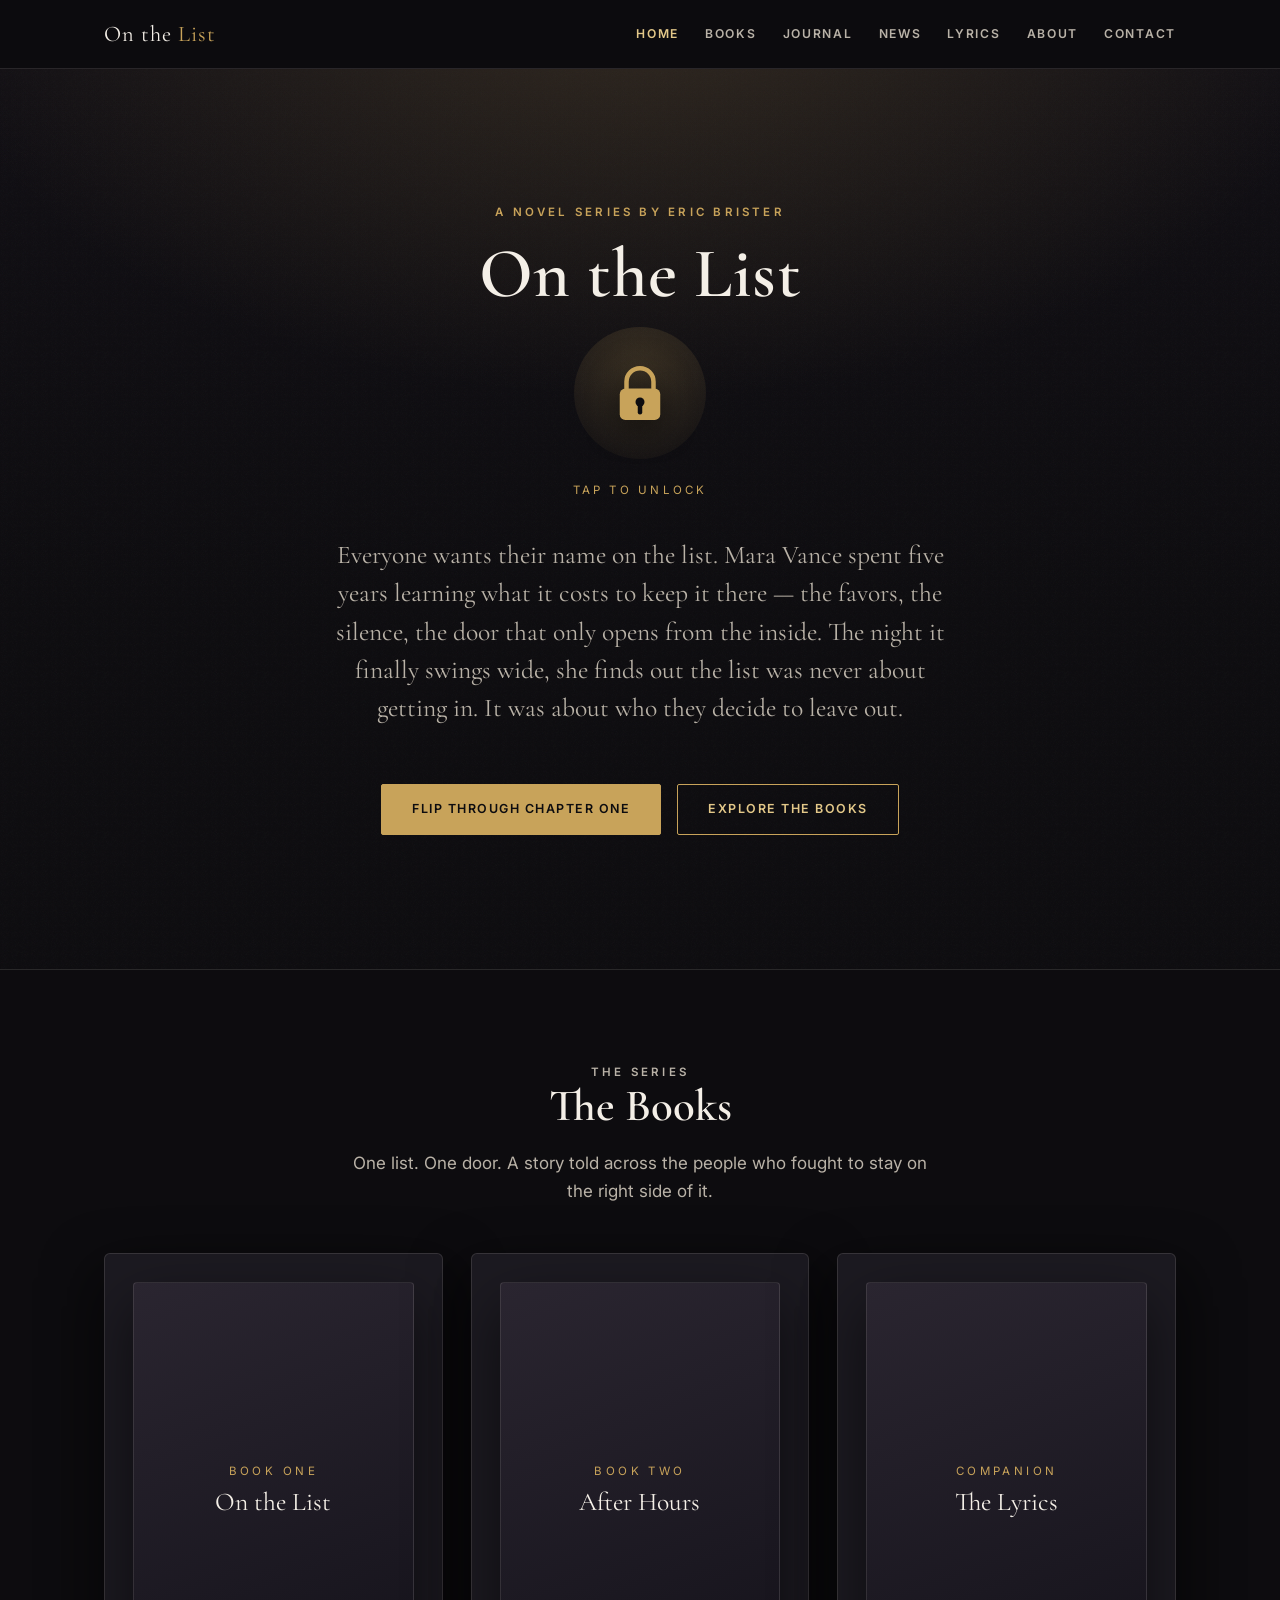
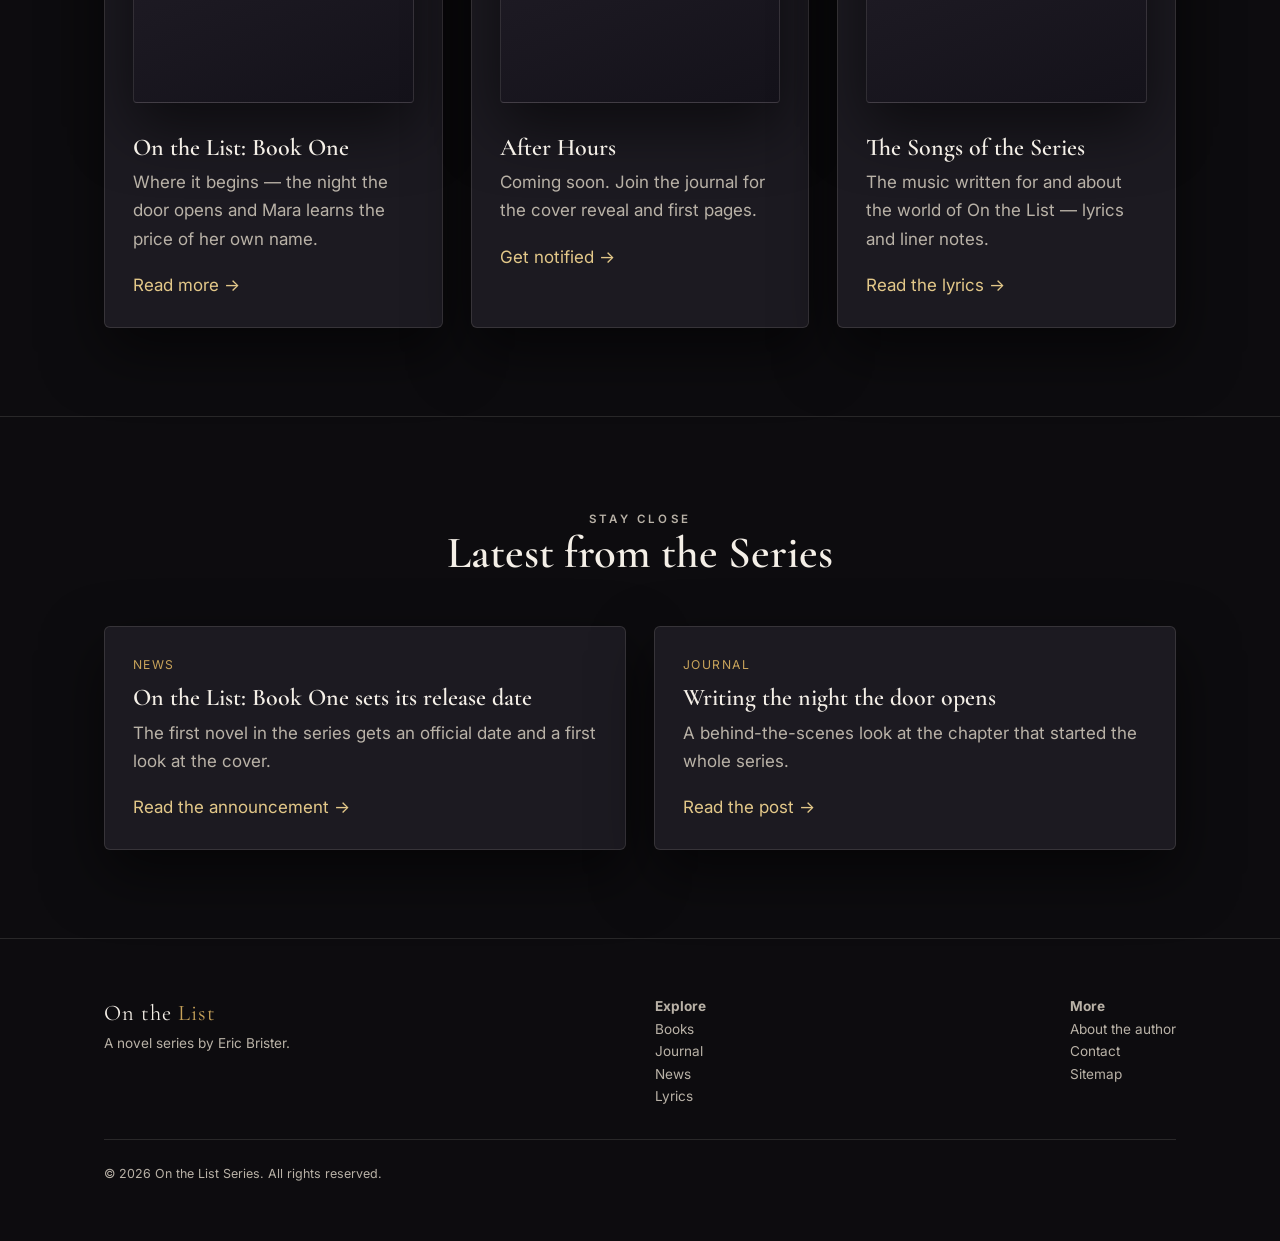
==== index.html @ 3537586d "Build On the List series site: front page, flip reader, schema, sitemaps - Front page with the serie" ====
<!DOCTYPE html>
<html lang="en">
<head>
  <meta charset="utf-8" />
  <meta name="viewport" content="width=device-width, initial-scale=1" />
  <title>On the List — A Series by Eric Brister</title>
  <meta name="description" content="On the List is a series of novels about ambition, secrets, and the price of getting your name through the door. Read the story, flip through Chapter One, and explore the books, lyrics, and journal." />
  <link rel="canonical" href="https://onthelistseries.com/" />

  <!-- Open Graph -->
  <meta property="og:type" content="website" />
  <meta property="og:title" content="On the List — A Series by Eric Brister" />
  <meta property="og:description" content="Ambition, secrets, and the price of getting your name through the door. Flip through Chapter One." />
  <meta property="og:url" content="https://onthelistseries.com/" />
  <meta property="og:image" content="https://onthelistseries.com/assets/img/og-cover.jpg" />
  <meta name="twitter:card" content="summary_large_image" />

  <link rel="preconnect" href="https://fonts.googleapis.com" />
  <link rel="preconnect" href="https://fonts.gstatic.com" crossorigin />
  <link href="https://fonts.googleapis.com/css2?family=Cormorant+Garamond:wght@500;600&family=Inter:wght@400;600&display=swap" rel="stylesheet" />
  <link rel="stylesheet" href="/assets/css/style.css" />

  <!-- ===================== Structured data ===================== -->
  <!-- Organization schema (publisher of the series) -->
  <script type="application/ld+json">
  {
    "@context": "https://schema.org",
    "@type": "Organization",
    "@id": "https://onthelistseries.com/#organization",
    "name": "On the List Series",
    "url": "https://onthelistseries.com/",
    "logo": {
      "@type": "ImageObject",
      "url": "https://onthelistseries.com/assets/img/logo.png",
      "width": 512,
      "height": 512
    },
    "description": "Publisher and home of the On the List novel series by Eric Brister.",
    "email": "hello@onthelistseries.com",
    "sameAs": [
      "https://www.instagram.com/onthelistseries",
      "https://www.goodreads.com/onthelistseries",
      "https://www.tiktok.com/@onthelistseries"
    ]
  }
  </script>

  <!-- Author schema (Person) -->
  <script type="application/ld+json">
  {
    "@context": "https://schema.org",
    "@type": "Person",
    "@id": "https://onthelistseries.com/pages/about.html#author",
    "name": "Eric Brister",
    "url": "https://onthelistseries.com/pages/about.html",
    "jobTitle": "Author",
    "description": "Eric Brister is the author of the On the List series.",
    "image": "https://onthelistseries.com/assets/img/author.jpg",
    "sameAs": [
      "https://www.goodreads.com/ericbrister",
      "https://www.instagram.com/ericbristerwrites"
    ],
    "worksFor": { "@id": "https://onthelistseries.com/#organization" }
  }
  </script>

  <!-- Book series schema -->
  <script type="application/ld+json">
  {
    "@context": "https://schema.org",
    "@type": "BookSeries",
    "@id": "https://onthelistseries.com/#series",
    "name": "On the List",
    "url": "https://onthelistseries.com/books/",
    "author": { "@id": "https://onthelistseries.com/pages/about.html#author" },
    "publisher": { "@id": "https://onthelistseries.com/#organization" },
    "genre": ["Contemporary Fiction", "Romance", "Suspense"],
    "hasPart": [
      {
        "@type": "Book",
        "name": "On the List: Book One",
        "url": "https://onthelistseries.com/books/on-the-list-book-one.html",
        "position": 1
      }
    ]
  }
  </script>

  <!-- WebSite + search action -->
  <script type="application/ld+json">
  {
    "@context": "https://schema.org",
    "@type": "WebSite",
    "@id": "https://onthelistseries.com/#website",
    "url": "https://onthelistseries.com/",
    "name": "On the List Series",
    "publisher": { "@id": "https://onthelistseries.com/#organization" }
  }
  </script>
</head>
<body>
  <!-- HEADER (shared markup) -->
  <header class="site-header">
    <div class="wrap">
      <a class="brand" href="/">On the <span>List</span></a>
      <button class="nav-toggle" aria-label="Toggle navigation" aria-expanded="false">&#9776;</button>
      <nav class="nav" aria-label="Primary">
        <a href="/" aria-current="page">Home</a>
        <a href="/books/">Books</a>
        <a href="/blog/">Journal</a>
        <a href="/news/">News</a>
        <a href="/lyrics/">Lyrics</a>
        <a href="/pages/about.html">About</a>
        <a href="/pages/contact.html">Contact</a>
      </nav>
    </div>
  </header>

  <!-- HERO: the story + the lock in the center -->
  <section class="hero">
    <div class="hero-inner">
      <p class="eyebrow">A Novel Series by Eric Brister</p>
      <h1>On the List</h1>

      <!-- The lock, dead center -->
      <button class="lock" id="lock" aria-label="Unlock the story — flip through Chapter One">
        <svg viewBox="0 0 64 64" role="img" aria-hidden="true">
          <path class="shackle" d="M20 28v-6a12 12 0 0 1 24 0v6" fill="none" stroke="#c8a35a" stroke-width="4" stroke-linecap="round"/>
          <rect x="14" y="28" width="36" height="28" rx="5" fill="#c8a35a"/>
          <circle cx="32" cy="40" r="4" fill="#0d0c0f"/>
          <rect x="30" y="42" width="4" height="9" rx="2" fill="#0d0c0f"/>
        </svg>
      </button>
      <span class="lock-caption" id="lock-caption">Tap to unlock</span>

      <p class="story">
        Everyone wants their name on the list. Mara Vance spent five years
        learning what it costs to keep it there — the favors, the silence,
        the door that only opens from the inside. The night it finally swings
        wide, she finds out the list was never about getting in. It was about
        who they decide to leave out.
      </p>

      <div class="btn-row">
        <a class="btn" href="/books/chapter-1.html">Flip through Chapter One</a>
        <a class="btn btn-ghost" href="/books/">Explore the books</a>
      </div>
    </div>
  </section>

  <!-- BOOKS preview -->
  <section class="section" id="books">
    <div class="wrap">
      <div class="section-head">
        <p class="eyebrow">The Series</p>
        <h2>The Books</h2>
        <p>One list. One door. A story told across the people who fought to stay on the right side of it.</p>
      </div>
      <div class="grid grid-3">
        <article class="card">
          <div class="book-cover"><div><div class="num">Book One</div><div class="ttl">On the List</div></div></div>
          <h3 class="mt">On the List: Book One</h3>
          <p>Where it begins — the night the door opens and Mara learns the price of her own name.</p>
          <a href="/books/on-the-list-book-one.html">Read more &rarr;</a>
        </article>
        <article class="card">
          <div class="book-cover"><div><div class="num">Book Two</div><div class="ttl">After Hours</div></div></div>
          <h3 class="mt">After Hours</h3>
          <p class="muted">Coming soon. Join the journal for the cover reveal and first pages.</p>
          <a href="/blog/">Get notified &rarr;</a>
        </article>
        <article class="card">
          <div class="book-cover"><div><div class="num">Companion</div><div class="ttl">The Lyrics</div></div></div>
          <h3 class="mt">The Songs of the Series</h3>
          <p>The music written for and about the world of On the List — lyrics and liner notes.</p>
          <a href="/lyrics/">Read the lyrics &rarr;</a>
        </article>
      </div>
    </div>
  </section>

  <!-- LATEST -->
  <section class="section">
    <div class="wrap">
      <div class="section-head">
        <p class="eyebrow">Stay Close</p>
        <h2>Latest from the Series</h2>
      </div>
      <div class="grid grid-2">
        <article class="card">
          <div class="meta">News</div>
          <h3>On the List: Book One sets its release date</h3>
          <p>The first novel in the series gets an official date and a first look at the cover.</p>
          <a href="/news/book-one-release-date.html">Read the announcement &rarr;</a>
        </article>
        <article class="card">
          <div class="meta">Journal</div>
          <h3>Writing the night the door opens</h3>
          <p>A behind-the-scenes look at the chapter that started the whole series.</p>
          <a href="/blog/writing-the-door-scene.html">Read the post &rarr;</a>
        </article>
      </div>
    </div>
  </section>

  <!-- FOOTER (shared markup) -->
  <footer class="site-footer">
    <div class="wrap">
      <div class="cols">
        <div>
          <div class="brand">On the <span>List</span></div>
          <p class="muted" style="max-width:280px">A novel series by Eric Brister.</p>
        </div>
        <div>
          <strong>Explore</strong><br />
          <a href="/books/">Books</a><br />
          <a href="/blog/">Journal</a><br />
          <a href="/news/">News</a><br />
          <a href="/lyrics/">Lyrics</a>
        </div>
        <div>
          <strong>More</strong><br />
          <a href="/pages/about.html">About the author</a><br />
          <a href="/pages/contact.html">Contact</a><br />
          <a href="/sitemap.xml">Sitemap</a>
        </div>
      </div>
      <div class="legal">&copy; 2026 On the List Series. All rights reserved.</div>
    </div>
  </footer>

  <script src="/assets/js/site.js" defer></script>
</body>
</html>
---- assets/css/style.css ----
/* =========================================================
   On the List — series site
   Shared stylesheet
   Palette: ink black, bone white, gold accent
   ========================================================= */

:root {
  --ink: #0d0c0f;
  --ink-soft: #16141a;
  --panel: #1c1a21;
  --bone: #f4efe7;
  --bone-dim: #b9b2a7;
  --gold: #c8a35a;
  --gold-bright: #e3c889;
  --rule: rgba(244, 239, 231, 0.12);
  --shadow: 0 24px 60px rgba(0, 0, 0, 0.55);
  --serif: "Cormorant Garamond", "Iowan Old Style", Georgia, "Times New Roman", serif;
  --sans: "Inter", "Helvetica Neue", Arial, system-ui, sans-serif;
  --maxw: 1120px;
}

* { box-sizing: border-box; }

html { scroll-behavior: smooth; }

body {
  margin: 0;
  background: var(--ink);
  color: var(--bone);
  font-family: var(--sans);
  font-size: 17px;
  line-height: 1.65;
  -webkit-font-smoothing: antialiased;
}

a { color: var(--gold-bright); text-decoration: none; }
a:hover { color: var(--bone); }

h1, h2, h3, h4 { font-family: var(--serif); font-weight: 600; line-height: 1.1; margin: 0 0 .4em; }
h1 { font-size: clamp(2.4rem, 6vw, 4.4rem); letter-spacing: .5px; }
h2 { font-size: clamp(1.8rem, 4vw, 2.8rem); }
h3 { font-size: 1.5rem; }

p { margin: 0 0 1.1em; }

.wrap { max-width: var(--maxw); margin: 0 auto; padding: 0 24px; }

.eyebrow {
  font-family: var(--sans);
  text-transform: uppercase;
  letter-spacing: .28em;
  font-size: .72rem;
  color: var(--gold);
  font-weight: 600;
}

/* ---------- Site header / nav ---------- */
.site-header {
  position: sticky; top: 0; z-index: 50;
  background: rgba(13, 12, 15, 0.82);
  backdrop-filter: blur(10px);
  border-bottom: 1px solid var(--rule);
}
.site-header .wrap {
  display: flex; align-items: center; justify-content: space-between;
  height: 68px;
}
.brand {
  font-family: var(--serif); font-size: 1.4rem; letter-spacing: 1px;
  color: var(--bone);
}
.brand span { color: var(--gold); }
.nav { display: flex; gap: 26px; flex-wrap: wrap; }
.nav a {
  color: var(--bone-dim); text-transform: uppercase; letter-spacing: .14em;
  font-size: .76rem; font-weight: 600;
}
.nav a:hover, .nav a[aria-current="page"] { color: var(--gold-bright); }
.nav-toggle { display: none; background: none; border: 0; color: var(--bone); font-size: 1.5rem; cursor: pointer; }

@media (max-width: 720px) {
  .nav { display: none; position: absolute; top: 68px; left: 0; right: 0;
    flex-direction: column; gap: 0; background: var(--ink-soft);
    border-bottom: 1px solid var(--rule); padding: 8px 24px; }
  .nav.open { display: flex; }
  .nav a { padding: 12px 0; border-bottom: 1px solid var(--rule); }
  .nav-toggle { display: block; }
}

/* ---------- Hero (front page) ---------- */
.hero {
  position: relative; min-height: 100vh;
  display: grid; place-items: center; text-align: center;
  overflow: hidden;
  background:
    radial-gradient(1200px 700px at 50% -10%, rgba(200,163,90,.18), transparent 60%),
    linear-gradient(180deg, #100e13 0%, #0d0c0f 60%);
}
.hero::after {
  content: ""; position: absolute; inset: 0;
  background-image: url("data:image/svg+xml,%3Csvg xmlns='http://www.w3.org/2000/svg' width='160' height='160'%3E%3Cfilter id='n'%3E%3CfeTurbulence baseFrequency='.9' numOctaves='2'/%3E%3C/filter%3E%3Crect width='100%25' height='100%25' filter='url(%23n)' opacity='.04'/%3E%3C/svg%3E");
  pointer-events: none;
}
.hero-inner { position: relative; z-index: 2; max-width: 820px; padding: 120px 24px; }
.hero h1 { margin-bottom: .2em; }
.hero .story {
  font-family: var(--serif); font-size: clamp(1.15rem, 2.4vw, 1.6rem);
  color: var(--bone-dim); line-height: 1.5; margin: 1.4em auto 2.2em; max-width: 640px;
}

/* The lock in the center */
.lock {
  --size: 132px;
  width: var(--size); height: var(--size);
  margin: 0 auto 2.4rem;
  display: grid; place-items: center;
  border-radius: 50%;
  background: radial-gradient(circle at 50% 35%, rgba(200,163,90,.22), rgba(200,163,90,0));
  cursor: pointer; border: 0;
  transition: transform .4s ease;
}
.lock svg { width: 72px; height: 72px; filter: drop-shadow(0 6px 16px rgba(0,0,0,.6)); }
.lock .shackle { transition: transform .5s cubic-bezier(.2,.8,.2,1), opacity .4s; transform-origin: 60% 50%; }
.lock:hover { transform: scale(1.04); }
.lock:hover .shackle, .lock.is-open .shackle { transform: rotate(28deg) translate(-6px,-4px); }
.lock:focus-visible { outline: 2px solid var(--gold-bright); outline-offset: 6px; }
.lock-caption { display: block; margin-top: -1rem; margin-bottom: 2rem;
  font-size: .72rem; letter-spacing: .28em; text-transform: uppercase; color: var(--gold); }

/* ---------- Buttons ---------- */
.btn {
  display: inline-block; padding: 14px 30px; border-radius: 2px;
  font-family: var(--sans); font-weight: 600; letter-spacing: .12em;
  text-transform: uppercase; font-size: .78rem; cursor: pointer;
  border: 1px solid var(--gold); color: var(--ink); background: var(--gold);
  transition: background .25s, color .25s, border-color .25s;
}
.btn:hover { background: var(--gold-bright); border-color: var(--gold-bright); color: var(--ink); }
.btn-ghost { background: transparent; color: var(--gold-bright); }
.btn-ghost:hover { background: rgba(200,163,90,.12); color: var(--bone); }
.btn-row { display: flex; gap: 16px; justify-content: center; flex-wrap: wrap; }

/* ---------- Generic sections ---------- */
.section { padding: 88px 0; border-top: 1px solid var(--rule); }
.section-head { text-align: center; margin-bottom: 48px; }
.section-head p { color: var(--bone-dim); max-width: 600px; margin: .4em auto 0; }

.page-head { padding: 120px 0 56px; text-align: center;
  background: radial-gradient(900px 400px at 50% 0%, rgba(200,163,90,.12), transparent 70%); }
.page-head p { color: var(--bone-dim); max-width: 640px; margin: .6em auto 0; }

/* ---------- Cards ---------- */
.grid { display: grid; gap: 28px; }
.grid-3 { grid-template-columns: repeat(3, 1fr); }
.grid-2 { grid-template-columns: repeat(2, 1fr); }
@media (max-width: 860px) { .grid-3, .grid-2 { grid-template-columns: 1fr; } }

.card {
  background: var(--panel); border: 1px solid var(--rule); border-radius: 6px;
  padding: 28px; box-shadow: var(--shadow); transition: transform .25s, border-color .25s;
}
.card:hover { transform: translateY(-4px); border-color: rgba(200,163,90,.4); }
.card h3 { margin-bottom: .3em; }
.card .meta { font-size: .76rem; letter-spacing: .12em; text-transform: uppercase; color: var(--gold); margin-bottom: .8em; }
.card p { color: var(--bone-dim); }

/* book cover block */
.book-cover {
  aspect-ratio: 2 / 3; border-radius: 4px;
  background: linear-gradient(160deg, #2a2530, #14121a);
  border: 1px solid var(--rule);
  display: grid; place-items: center; text-align: center; padding: 24px;
  box-shadow: var(--shadow);
}
.book-cover .ttl { font-family: var(--serif); font-size: 1.6rem; color: var(--bone); }
.book-cover .num { font-size: .72rem; letter-spacing: .3em; text-transform: uppercase; color: var(--gold); }

/* ---------- Article / prose ---------- */
.prose { max-width: 720px; margin: 0 auto; }
.prose p, .prose li { color: #ddd6ca; }
.prose h2 { margin-top: 1.6em; }
.article-meta { color: var(--bone-dim); font-size: .85rem; margin-bottom: 2rem;
  border-bottom: 1px solid var(--rule); padding-bottom: 1rem; }

/* lyrics */
.lyrics { font-family: var(--serif); font-size: 1.35rem; line-height: 1.9; white-space: pre-line; }
.lyrics .verse { margin-bottom: 1.6em; }
.lyrics .label { font-family: var(--sans); font-size: .7rem; letter-spacing: .28em;
  text-transform: uppercase; color: var(--gold); display: block; margin-bottom: .4em; }

/* ---------- Footer ---------- */
.site-footer { border-top: 1px solid var(--rule); padding: 56px 0; color: var(--bone-dim); font-size: .85rem; }
.site-footer .cols { display: flex; justify-content: space-between; gap: 32px; flex-wrap: wrap; }
.site-footer a { color: var(--bone-dim); }
.site-footer a:hover { color: var(--gold-bright); }
.site-footer .legal { margin-top: 32px; border-top: 1px solid var(--rule); padding-top: 24px; font-size: .78rem; }

/* ---------- Flipbook reader ---------- */
.reader-stage {
  min-height: 100vh; display: flex; flex-direction: column; align-items: center;
  justify-content: center; padding: 40px 16px;
  background: radial-gradient(1000px 600px at 50% 0%, rgba(200,163,90,.1), transparent 70%);
}
.reader-top { width: 100%; max-width: 980px; display: flex; justify-content: space-between;
  align-items: center; margin-bottom: 22px; }
.reader-top .crumb { font-size: .76rem; letter-spacing: .14em; text-transform: uppercase; color: var(--bone-dim); }

.book {
  position: relative; width: min(92vw, 900px); aspect-ratio: 3 / 2;
  perspective: 2200px;
}
.book .spread {
  position: absolute; inset: 0; display: flex;
  border-radius: 6px; overflow: hidden; box-shadow: var(--shadow);
}
.page {
  flex: 1 1 50%; background: #faf6ee; color: #221d16; padding: 6% 7%;
  font-family: var(--serif); font-size: clamp(.95rem, 1.7vw, 1.15rem); line-height: 1.7;
  overflow: hidden; position: relative;
}
.page.left  { box-shadow: inset -22px 0 40px -28px rgba(0,0,0,.5); border-right: 1px solid #e7ddc9; }
.page.right { box-shadow: inset 22px 0 40px -28px rgba(0,0,0,.5); }
.page h2 { color: #221d16; font-size: 1.5rem; }
.page .folio { position: absolute; bottom: 4%; font-size: .72rem; color: #9a8f78; letter-spacing: .1em; }
.page.left .folio { left: 7%; }
.page.right .folio { right: 7%; }

/* flip animation overlay */
.flip-layer {
  position: absolute; top: 0; right: 0; width: 50%; height: 100%;
  transform-origin: left center; transform-style: preserve-3d;
  transition: transform .7s cubic-bezier(.3,.1,.2,1);
  z-index: 5; pointer-events: none;
}
.flip-layer.turning { transform: rotateY(-180deg); }
.flip-layer.back { transform-origin: right center; }
.flip-layer.back.turning { transform: rotateY(180deg); }
.flip-face {
  position: absolute; inset: 0; backface-visibility: hidden;
  background: #faf6ee; color: #221d16; padding: 6% 7%;
  font-family: var(--serif); line-height: 1.7; overflow: hidden;
}
.flip-face.back { transform: rotateY(180deg); }

.reader-controls { margin-top: 26px; display: flex; align-items: center; gap: 18px; }
.reader-controls .pageno { color: var(--bone-dim); font-size: .85rem; min-width: 120px; text-align: center; }
.icon-btn {
  width: 48px; height: 48px; border-radius: 50%; border: 1px solid var(--gold);
  background: transparent; color: var(--gold-bright); font-size: 1.2rem; cursor: pointer;
  display: grid; place-items: center; transition: background .2s, color .2s;
}
.icon-btn:hover:not(:disabled) { background: var(--gold); color: var(--ink); }
.icon-btn:disabled { opacity: .3; cursor: default; }

@media (max-width: 680px) {
  .book { aspect-ratio: 3 / 4; }
  .page.left { display: none; }      /* single page on mobile */
  .page.right { flex-basis: 100%; box-shadow: none; }
  .flip-layer { width: 100%; }
}

.center { text-align: center; }
.mt { margin-top: 2rem; }
.muted { color: var(--bone-dim); }
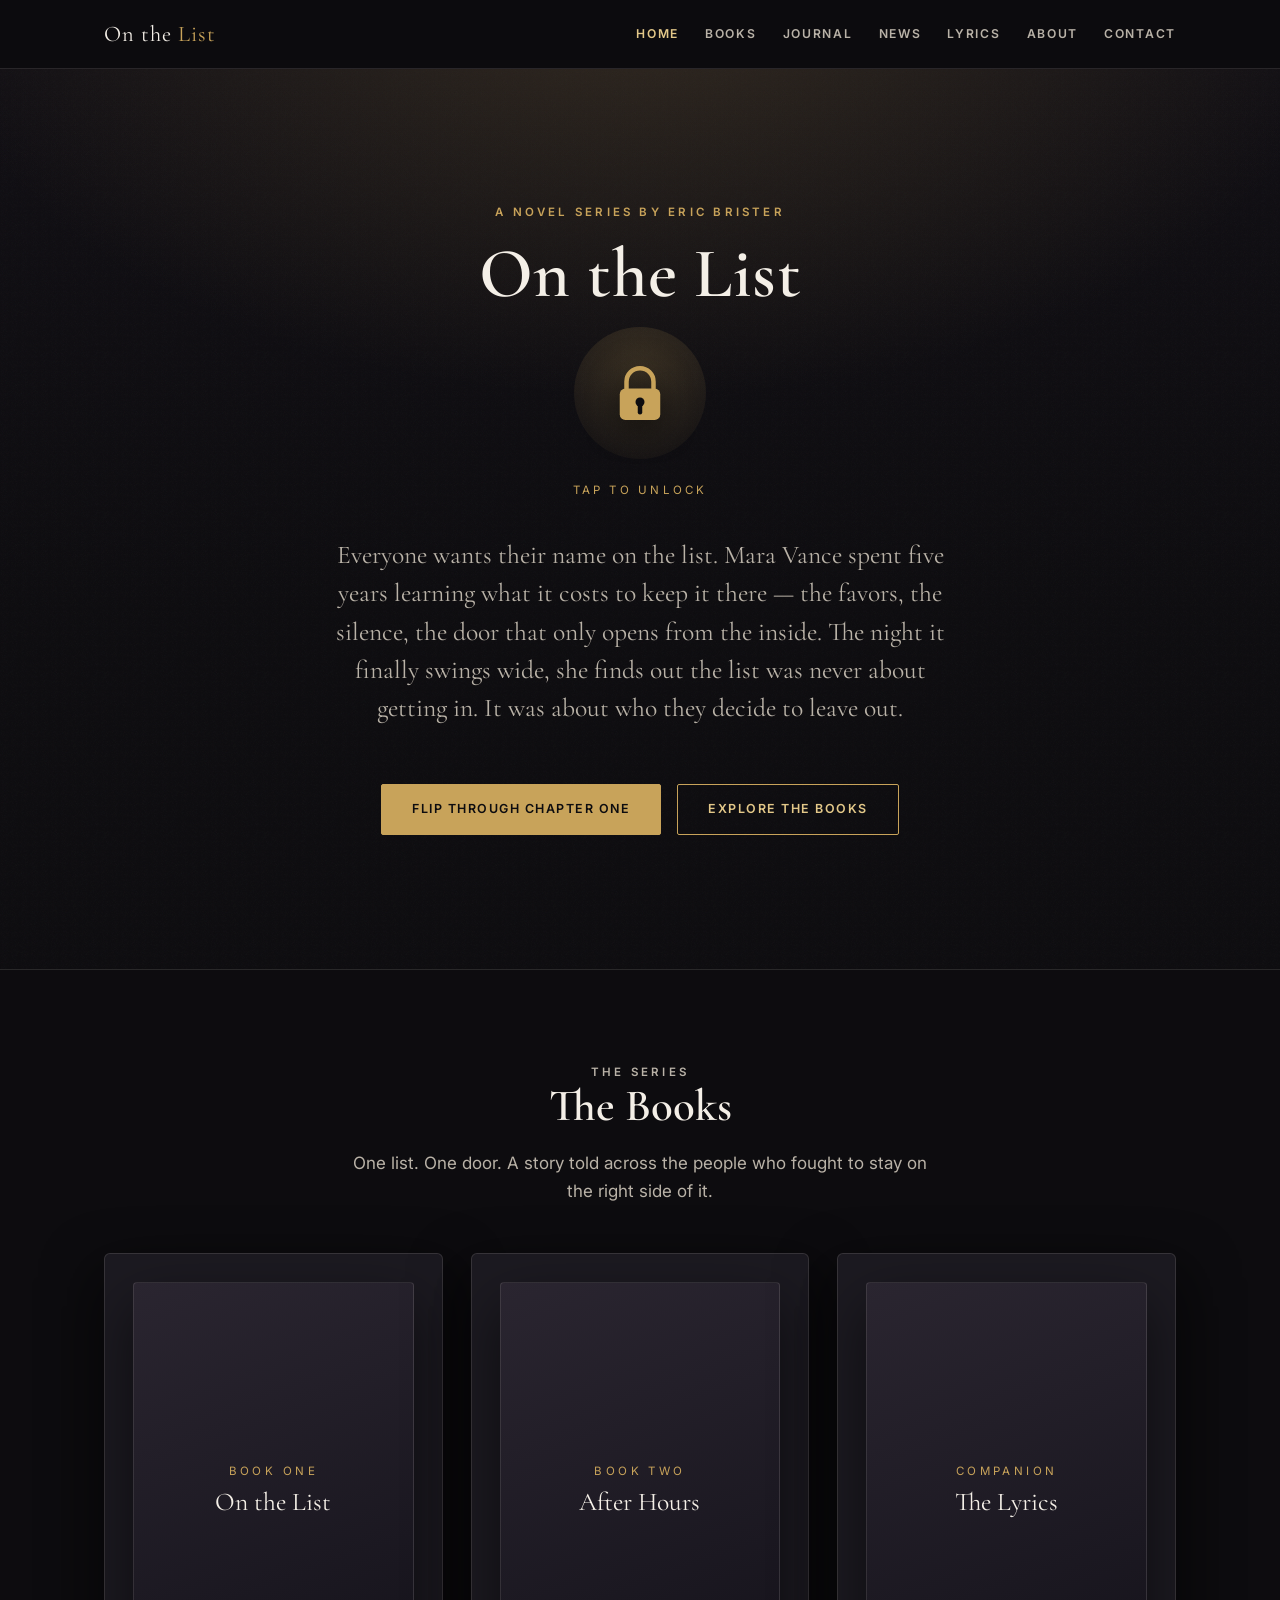
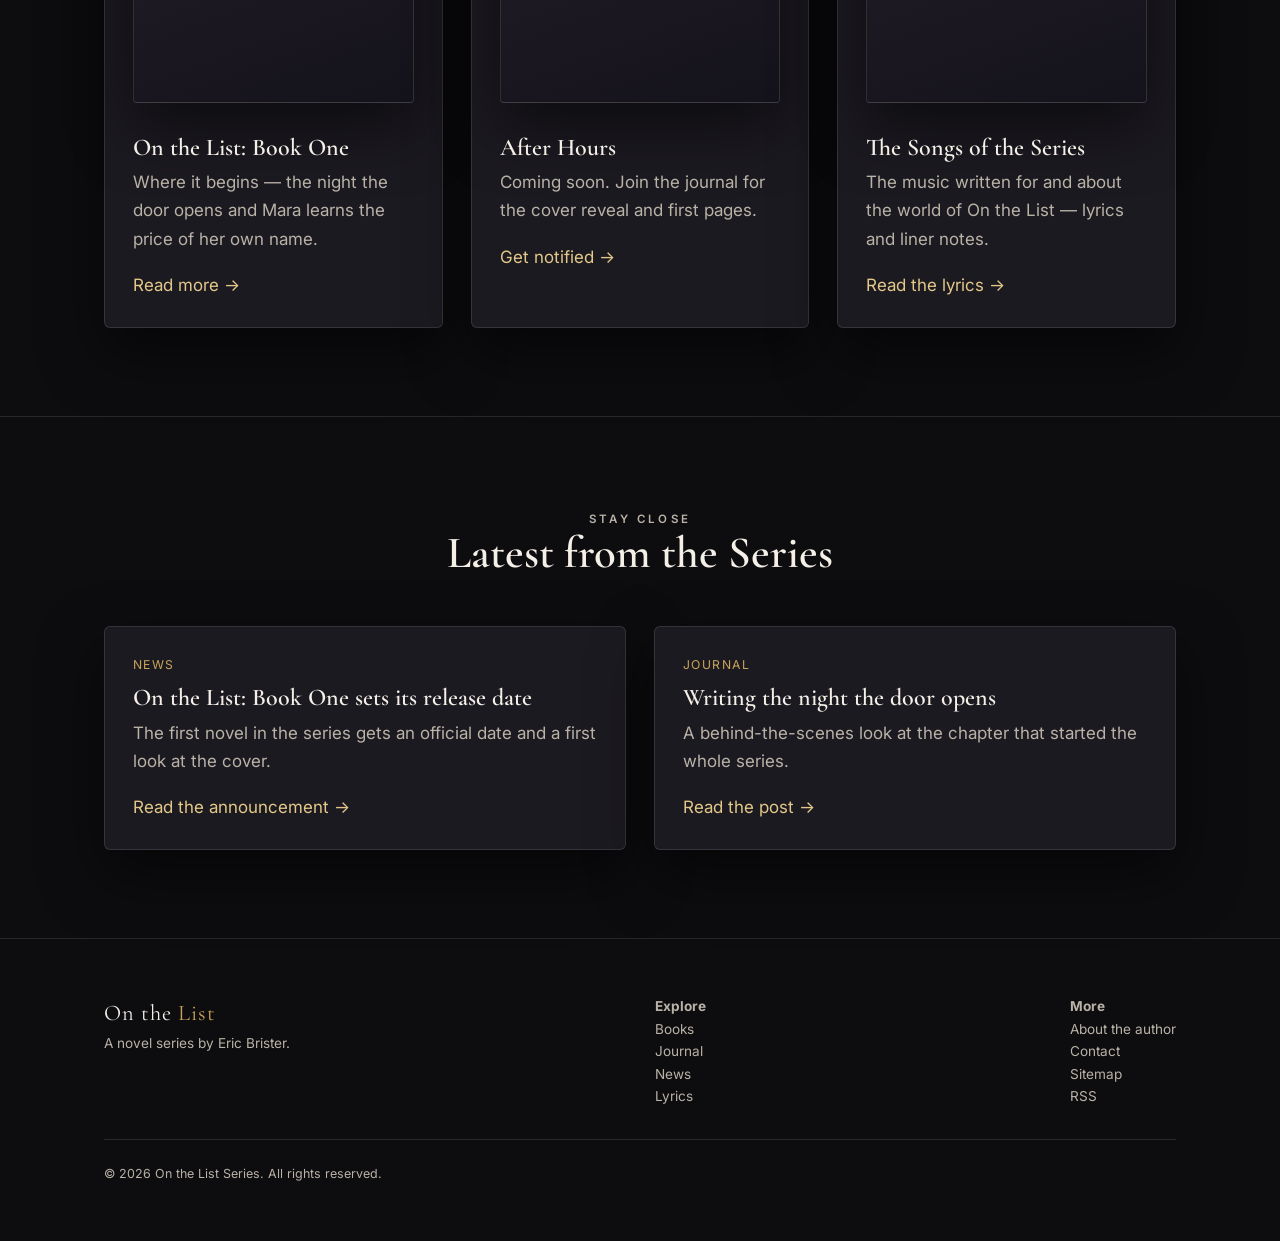
==== commit d3b7367f: "Add RSS feeds (main, Journal, News) with auto-discovery links" ====
--- a/index.html
+++ b/index.html
@@ -6,6 +6,7 @@
   <title>On the List — A Series by Eric Brister</title>
   <meta name="description" content="On the List is a series of novels about ambition, secrets, and the price of getting your name through the door. Read the story, flip through Chapter One, and explore the books, lyrics, and journal." />
   <link rel="canonical" href="https://onthelistseries.com/" />
+  <link rel="alternate" type="application/rss+xml" title="On the List Series" href="https://onthelistseries.com/feed.xml" />
 
   <!-- Open Graph -->
   <meta property="og:type" content="website" />
@@ -222,7 +223,8 @@
           <strong>More</strong><br />
           <a href="/pages/about.html">About the author</a><br />
           <a href="/pages/contact.html">Contact</a><br />
-          <a href="/sitemap.xml">Sitemap</a>
+          <a href="/sitemap.xml">Sitemap</a><br />
+          <a href="/feed.xml">RSS</a>
         </div>
       </div>
       <div class="legal">&copy; 2026 On the List Series. All rights reserved.</div>
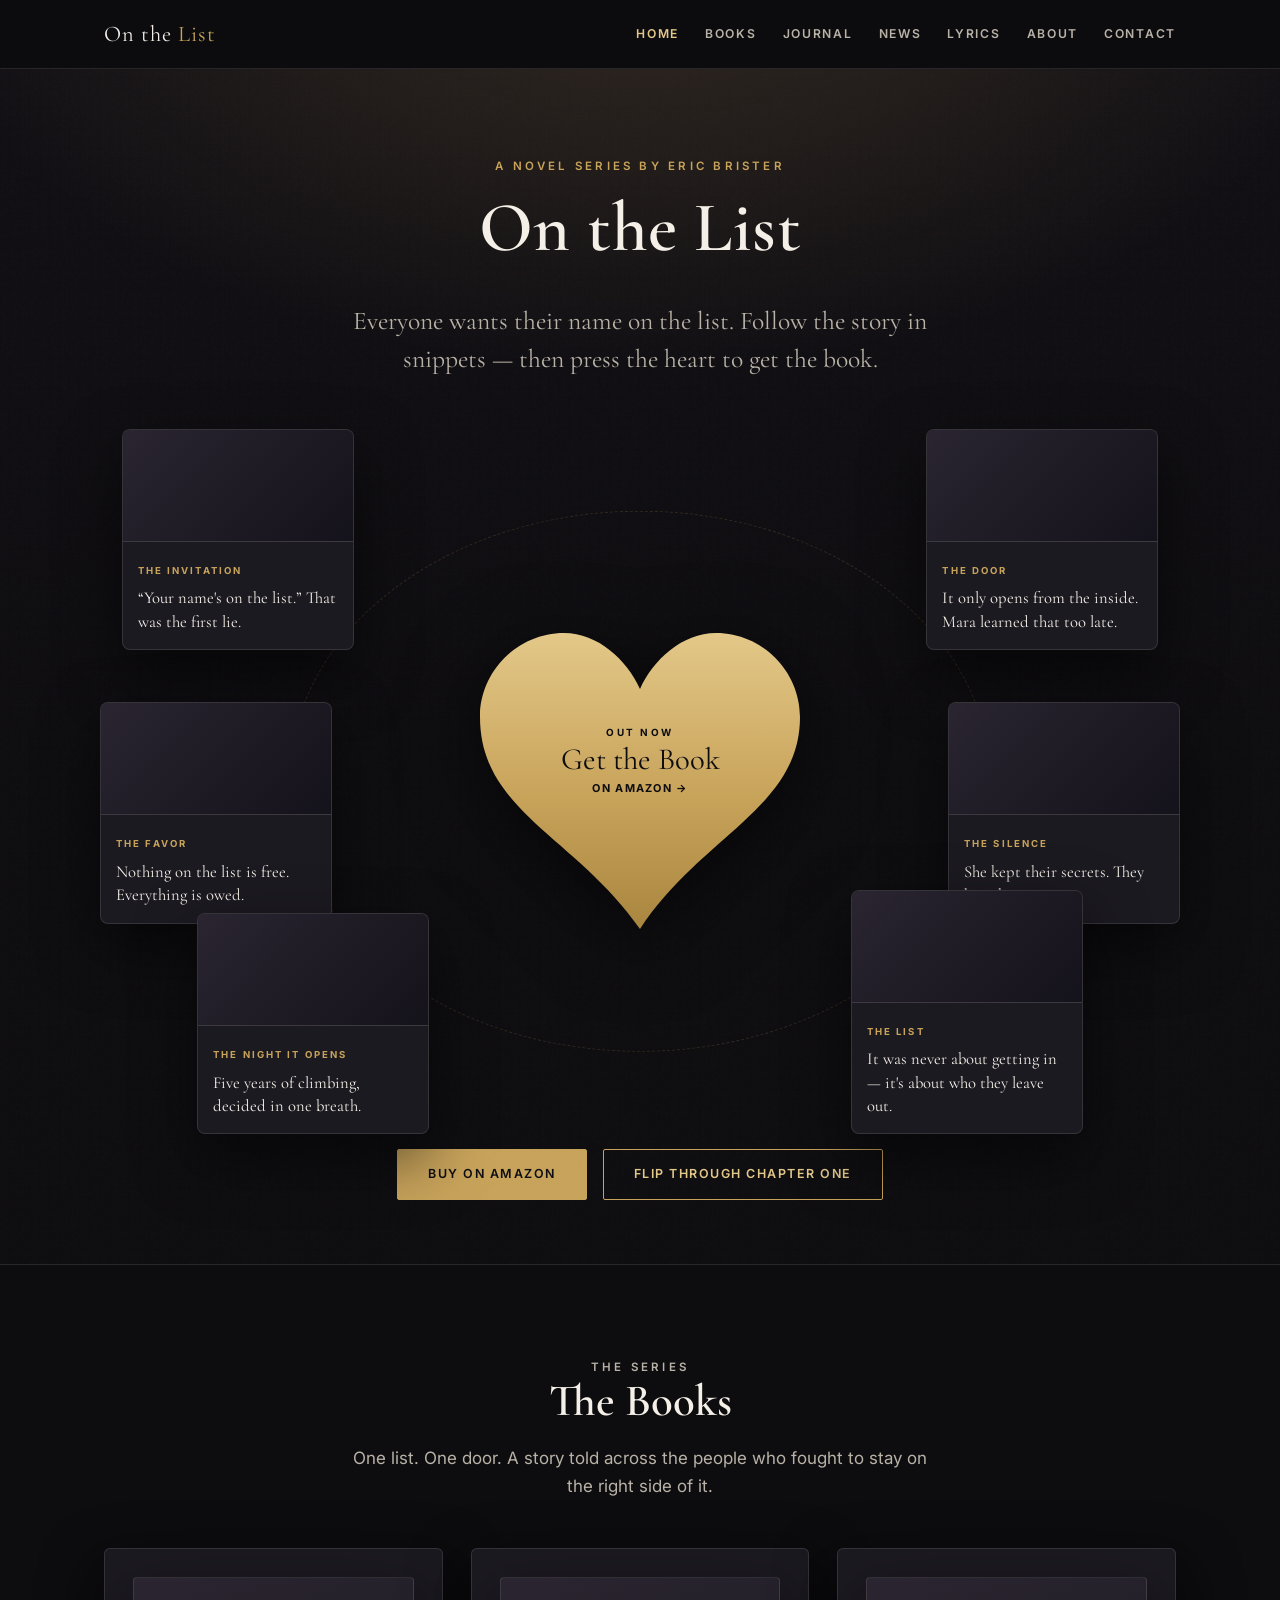
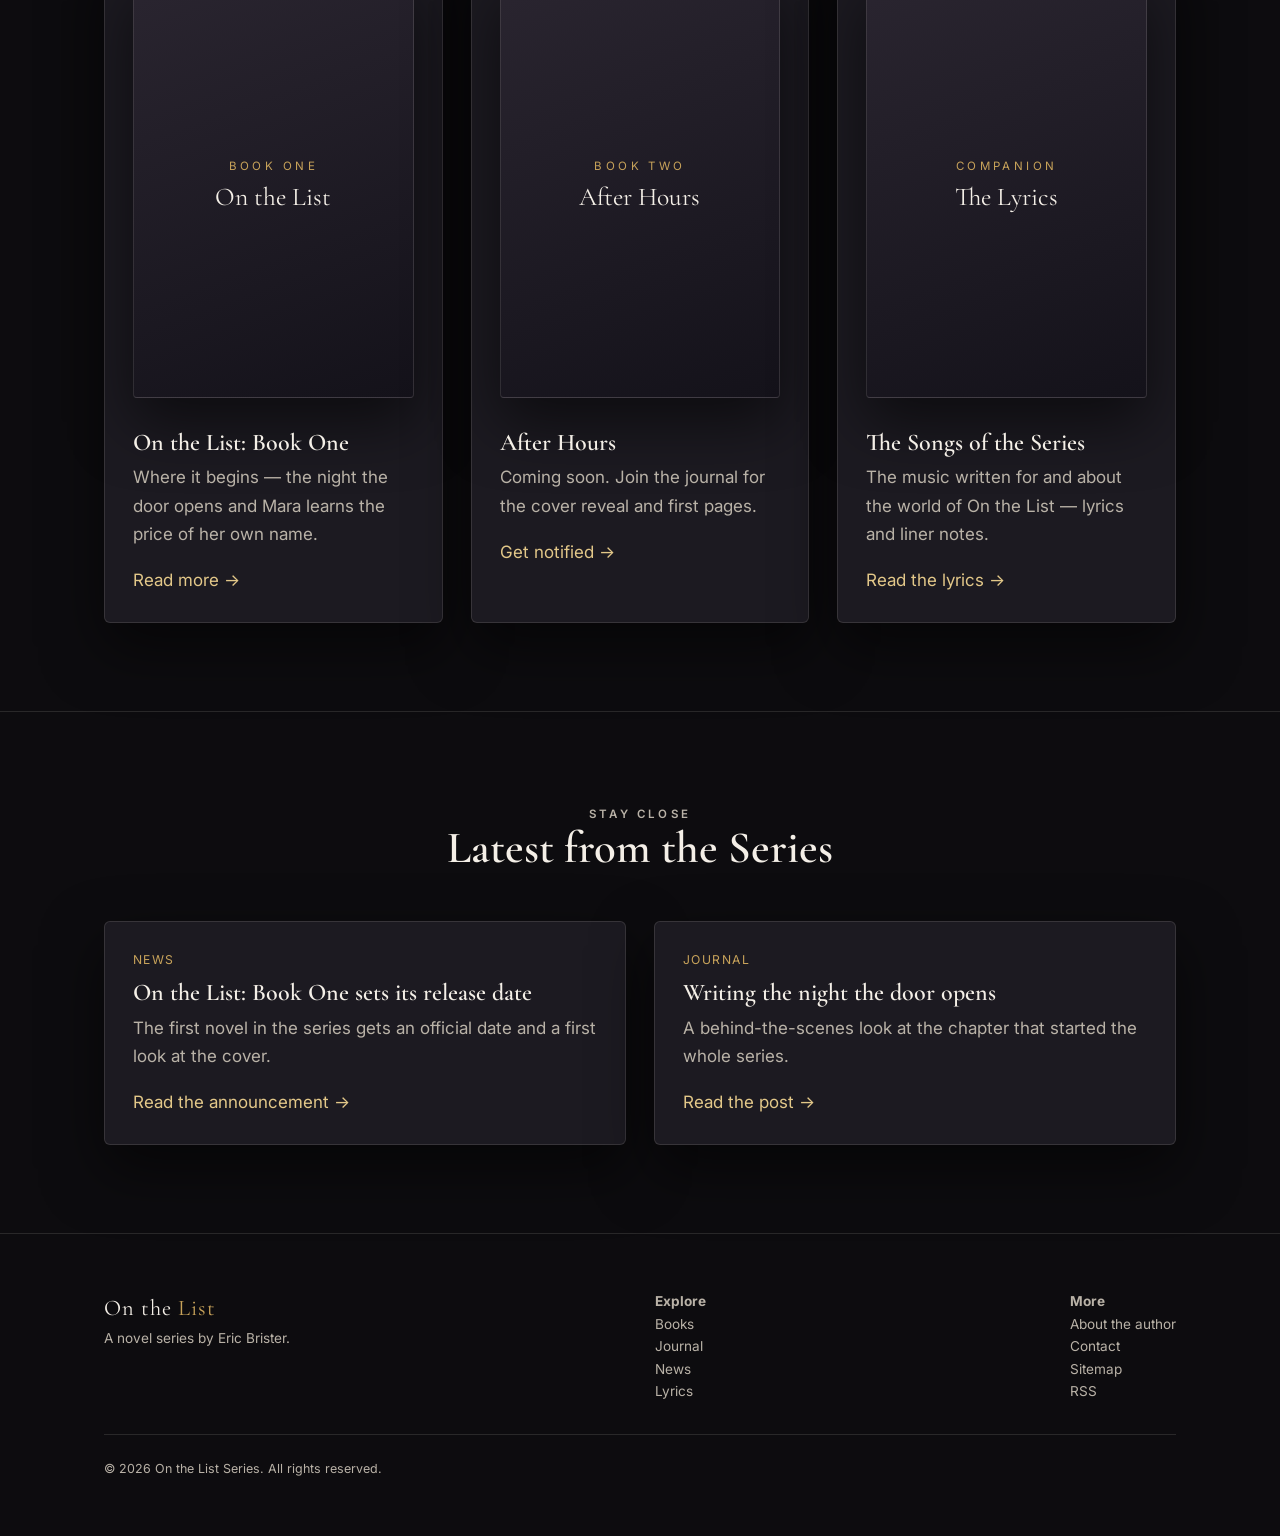
==== commit 54a898b4: "Replace front-page lock with heart CTA to Amazon and orbiting story snippets - Remove the lock anima" ====
--- a/index.html
+++ b/index.html
@@ -5,15 +5,15 @@
   <meta name="viewport" content="width=device-width, initial-scale=1" />
   <title>On the List — A Series by Eric Brister</title>
   <meta name="description" content="On the List is a series of novels about ambition, secrets, and the price of getting your name through the door. Read the story, flip through Chapter One, and explore the books, lyrics, and journal." />
-  <link rel="canonical" href="https://onthelistseries.com/" />
-  <link rel="alternate" type="application/rss+xml" title="On the List Series" href="https://onthelistseries.com/feed.xml" />
+  <link rel="canonical" href="https://on-the-list-series.com/" />
+  <link rel="alternate" type="application/rss+xml" title="On the List Series" href="https://on-the-list-series.com/feed.xml" />
 
   <!-- Open Graph -->
   <meta property="og:type" content="website" />
   <meta property="og:title" content="On the List — A Series by Eric Brister" />
   <meta property="og:description" content="Ambition, secrets, and the price of getting your name through the door. Flip through Chapter One." />
-  <meta property="og:url" content="https://onthelistseries.com/" />
-  <meta property="og:image" content="https://onthelistseries.com/assets/img/og-cover.jpg" />
+  <meta property="og:url" content="https://on-the-list-series.com/" />
+  <meta property="og:image" content="https://on-the-list-series.com/assets/img/og-cover.jpg" />
   <meta name="twitter:card" content="summary_large_image" />
 
   <link rel="preconnect" href="https://fonts.googleapis.com" />
@@ -27,17 +27,17 @@
   {
     "@context": "https://schema.org",
     "@type": "Organization",
-    "@id": "https://onthelistseries.com/#organization",
+    "@id": "https://on-the-list-series.com/#organization",
     "name": "On the List Series",
-    "url": "https://onthelistseries.com/",
+    "url": "https://on-the-list-series.com/",
     "logo": {
       "@type": "ImageObject",
-      "url": "https://onthelistseries.com/assets/img/logo.png",
+      "url": "https://on-the-list-series.com/assets/img/logo.png",
       "width": 512,
       "height": 512
     },
     "description": "Publisher and home of the On the List novel series by Eric Brister.",
-    "email": "hello@onthelistseries.com",
+    "email": "hello@on-the-list-series.com",
     "sameAs": [
       "https://www.instagram.com/onthelistseries",
       "https://www.goodreads.com/onthelistseries",
@@ -51,17 +51,17 @@
   {
     "@context": "https://schema.org",
     "@type": "Person",
-    "@id": "https://onthelistseries.com/pages/about.html#author",
+    "@id": "https://on-the-list-series.com/pages/about.html#author",
     "name": "Eric Brister",
-    "url": "https://onthelistseries.com/pages/about.html",
+    "url": "https://on-the-list-series.com/pages/about.html",
     "jobTitle": "Author",
     "description": "Eric Brister is the author of the On the List series.",
-    "image": "https://onthelistseries.com/assets/img/author.jpg",
+    "image": "https://on-the-list-series.com/assets/img/author.jpg",
     "sameAs": [
       "https://www.goodreads.com/ericbrister",
       "https://www.instagram.com/ericbristerwrites"
     ],
-    "worksFor": { "@id": "https://onthelistseries.com/#organization" }
+    "worksFor": { "@id": "https://on-the-list-series.com/#organization" }
   }
   </script>
 
@@ -70,17 +70,17 @@
   {
     "@context": "https://schema.org",
     "@type": "BookSeries",
-    "@id": "https://onthelistseries.com/#series",
+    "@id": "https://on-the-list-series.com/#series",
     "name": "On the List",
-    "url": "https://onthelistseries.com/books/",
-    "author": { "@id": "https://onthelistseries.com/pages/about.html#author" },
-    "publisher": { "@id": "https://onthelistseries.com/#organization" },
+    "url": "https://on-the-list-series.com/books/",
+    "author": { "@id": "https://on-the-list-series.com/pages/about.html#author" },
+    "publisher": { "@id": "https://on-the-list-series.com/#organization" },
     "genre": ["Contemporary Fiction", "Romance", "Suspense"],
     "hasPart": [
       {
         "@type": "Book",
         "name": "On the List: Book One",
-        "url": "https://onthelistseries.com/books/on-the-list-book-one.html",
+        "url": "https://on-the-list-series.com/books/on-the-list-book-one.html",
         "position": 1
       }
     ]
@@ -92,10 +92,10 @@
   {
     "@context": "https://schema.org",
     "@type": "WebSite",
-    "@id": "https://onthelistseries.com/#website",
-    "url": "https://onthelistseries.com/",
+    "@id": "https://on-the-list-series.com/#website",
+    "url": "https://on-the-list-series.com/",
     "name": "On the List Series",
-    "publisher": { "@id": "https://onthelistseries.com/#organization" }
+    "publisher": { "@id": "https://on-the-list-series.com/#organization" }
   }
   </script>
 </head>
@@ -117,35 +117,98 @@
     </div>
   </header>
 
-  <!-- HERO: the story + the lock in the center -->
+  <!-- HERO: story snippets orbiting the heart that links to Amazon -->
+  <!--
+    TO POINT THE HEART AT YOUR EXACT AMAZON PAGE:
+    Replace the two href values marked AMAZON-LINK below with your book's
+    Amazon URL (e.g. https://www.amazon.com/dp/XXXXXXXXXX). Until then they
+    point at an Amazon search for the book so the button still works.
+  -->
   <section class="hero">
     <div class="hero-inner">
       <p class="eyebrow">A Novel Series by Eric Brister</p>
       <h1>On the List</h1>
-
-      <!-- The lock, dead center -->
-      <button class="lock" id="lock" aria-label="Unlock the story — flip through Chapter One">
-        <svg viewBox="0 0 64 64" role="img" aria-hidden="true">
-          <path class="shackle" d="M20 28v-6a12 12 0 0 1 24 0v6" fill="none" stroke="#c8a35a" stroke-width="4" stroke-linecap="round"/>
-          <rect x="14" y="28" width="36" height="28" rx="5" fill="#c8a35a"/>
-          <circle cx="32" cy="40" r="4" fill="#0d0c0f"/>
-          <rect x="30" y="42" width="4" height="9" rx="2" fill="#0d0c0f"/>
+      <p class="story">
+        Everyone wants their name on the list. Follow the story in snippets —
+        then press the heart to get the book.
+      </p>
+    </div>
+
+    <div class="heart-stage">
+      <!-- Snippets orbit the heart (desktop) / stack as a timeline (mobile) -->
+      <article class="snippet s1">
+        <div class="snippet-img" style="background-image:url('/assets/img/snippets/1.jpg'), linear-gradient(135deg,#2a2531,#14121a)"></div>
+        <div class="snippet-body">
+          <span class="beat">The Invitation</span>
+          <p>“Your name's on the list.” That was the first lie.</p>
+        </div>
+      </article>
+
+      <article class="snippet s2">
+        <div class="snippet-img" style="background-image:url('/assets/img/snippets/2.jpg'), linear-gradient(135deg,#2a2531,#14121a)"></div>
+        <div class="snippet-body">
+          <span class="beat">The Door</span>
+          <p>It only opens from the inside. Mara learned that too late.</p>
+        </div>
+      </article>
+
+      <article class="snippet s3">
+        <div class="snippet-img" style="background-image:url('/assets/img/snippets/3.jpg'), linear-gradient(135deg,#2a2531,#14121a)"></div>
+        <div class="snippet-body">
+          <span class="beat">The Favor</span>
+          <p>Nothing on the list is free. Everything is owed.</p>
+        </div>
+      </article>
+
+      <article class="snippet s4">
+        <div class="snippet-img" style="background-image:url('/assets/img/snippets/4.jpg'), linear-gradient(135deg,#2a2531,#14121a)"></div>
+        <div class="snippet-body">
+          <span class="beat">The Silence</span>
+          <p>She kept their secrets. They kept her quiet.</p>
+        </div>
+      </article>
+
+      <article class="snippet s5">
+        <div class="snippet-img" style="background-image:url('/assets/img/snippets/5.jpg'), linear-gradient(135deg,#2a2531,#14121a)"></div>
+        <div class="snippet-body">
+          <span class="beat">The Night It Opens</span>
+          <p>Five years of climbing, decided in one breath.</p>
+        </div>
+      </article>
+
+      <article class="snippet s6">
+        <div class="snippet-img" style="background-image:url('/assets/img/snippets/6.jpg'), linear-gradient(135deg,#2a2531,#14121a)"></div>
+        <div class="snippet-body">
+          <span class="beat">The List</span>
+          <p>It was never about getting in — it's about who they leave out.</p>
+        </div>
+      </article>
+
+      <!-- The heart, dead center → Amazon -->
+      <a class="heart-cta" href="https://www.amazon.com/s?k=On+the+List+Eric+Brister"
+         target="_blank" rel="noopener"
+         aria-label="Get the book On the List on Amazon"><!-- AMAZON-LINK -->
+        <svg class="heart-shape" viewBox="0 0 32 29.6" role="img" aria-hidden="true">
+          <defs>
+            <linearGradient id="goldHeart" x1="0" y1="0" x2="0" y2="1">
+              <stop offset="0" stop-color="#e3c889"/>
+              <stop offset="0.55" stop-color="#c8a35a"/>
+              <stop offset="1" stop-color="#a9863f"/>
+            </linearGradient>
+          </defs>
+          <path d="M23.6,0c-3.4,0-6.3,2.7-7.6,5.6C14.7,2.7,11.8,0,8.4,0C3.8,0,0,3.8,0,8.4c0,9.4,9.5,11.9,16,21.2c6.1-9.3,16-12.1,16-21.2C32,3.8,28.2,0,23.6,0z" fill="url(#goldHeart)"/>
         </svg>
-      </button>
-      <span class="lock-caption" id="lock-caption">Tap to unlock</span>
-
-      <p class="story">
-        Everyone wants their name on the list. Mara Vance spent five years
-        learning what it costs to keep it there — the favors, the silence,
-        the door that only opens from the inside. The night it finally swings
-        wide, she finds out the list was never about getting in. It was about
-        who they decide to leave out.
-      </p>
-
-      <div class="btn-row">
-        <a class="btn" href="/books/chapter-1.html">Flip through Chapter One</a>
-        <a class="btn btn-ghost" href="/books/">Explore the books</a>
-      </div>
+        <span class="heart-label">
+          <span class="small">Out Now</span>
+          <span class="big">Get the Book</span>
+          <span class="amazon">on Amazon &rarr;</span>
+        </span>
+      </a>
+    </div>
+
+    <div class="btn-row">
+      <a class="btn" href="https://www.amazon.com/s?k=On+the+List+Eric+Brister" target="_blank" rel="noopener"><!-- AMAZON-LINK -->Buy on Amazon</a>
+      <a class="btn btn-ghost" href="/books/chapter-1.html">Flip through Chapter One</a>
     </div>
   </section>
 
--- a/assets/css/style.css
+++ b/assets/css/style.css
@@ -89,9 +89,9 @@
 
 /* ---------- Hero (front page) ---------- */
 .hero {
-  position: relative; min-height: 100vh;
-  display: grid; place-items: center; text-align: center;
-  overflow: hidden;
+  position: relative;
+  display: flex; flex-direction: column; align-items: center; justify-content: center;
+  text-align: center; overflow: visible; padding: 88px 24px 64px;
   background:
     radial-gradient(1200px 700px at 50% -10%, rgba(200,163,90,.18), transparent 60%),
     linear-gradient(180deg, #100e13 0%, #0d0c0f 60%);
@@ -101,31 +101,88 @@
   background-image: url("data:image/svg+xml,%3Csvg xmlns='http://www.w3.org/2000/svg' width='160' height='160'%3E%3Cfilter id='n'%3E%3CfeTurbulence baseFrequency='.9' numOctaves='2'/%3E%3C/filter%3E%3Crect width='100%25' height='100%25' filter='url(%23n)' opacity='.04'/%3E%3C/svg%3E");
   pointer-events: none;
 }
-.hero-inner { position: relative; z-index: 2; max-width: 820px; padding: 120px 24px; }
+.hero-inner { position: relative; z-index: 2; max-width: 820px; padding: 0 24px; }
 .hero h1 { margin-bottom: .2em; }
 .hero .story {
   font-family: var(--serif); font-size: clamp(1.15rem, 2.4vw, 1.6rem);
-  color: var(--bone-dim); line-height: 1.5; margin: 1.4em auto 2.2em; max-width: 640px;
-}
-
-/* The lock in the center */
-.lock {
-  --size: 132px;
-  width: var(--size); height: var(--size);
-  margin: 0 auto 2.4rem;
-  display: grid; place-items: center;
-  border-radius: 50%;
-  background: radial-gradient(circle at 50% 35%, rgba(200,163,90,.22), rgba(200,163,90,0));
-  cursor: pointer; border: 0;
-  transition: transform .4s ease;
-}
-.lock svg { width: 72px; height: 72px; filter: drop-shadow(0 6px 16px rgba(0,0,0,.6)); }
-.lock .shackle { transition: transform .5s cubic-bezier(.2,.8,.2,1), opacity .4s; transform-origin: 60% 50%; }
-.lock:hover { transform: scale(1.04); }
-.lock:hover .shackle, .lock.is-open .shackle { transform: rotate(28deg) translate(-6px,-4px); }
-.lock:focus-visible { outline: 2px solid var(--gold-bright); outline-offset: 6px; }
-.lock-caption { display: block; margin-top: -1rem; margin-bottom: 2rem;
-  font-size: .72rem; letter-spacing: .28em; text-transform: uppercase; color: var(--gold); }
+  color: var(--bone-dim); line-height: 1.5; margin: 1.4em auto 1.2em; max-width: 600px;
+}
+
+/* ---------- Heart CTA + orbiting story snippets ---------- */
+.heart-stage {
+  position: relative; z-index: 2;
+  width: 100%; max-width: 1080px;
+  margin: 12px auto 8px; min-height: 720px;
+}
+/* faint orbit ring behind the snippets */
+.heart-stage::before {
+  content: ""; position: absolute; top: 50%; left: 50%;
+  transform: translate(-50%, -50%);
+  width: min(700px, 82%); aspect-ratio: 1.3 / 1;
+  border: 1px dashed rgba(200, 163, 90, .18); border-radius: 50%;
+  z-index: 1; pointer-events: none;
+}
+
+/* the heart, dead center */
+.heart-cta {
+  position: absolute; top: 50%; left: 50%; transform: translate(-50%, -50%);
+  width: clamp(220px, 30vw, 320px); z-index: 5;
+  display: block; text-align: center; transition: transform .35s ease;
+}
+.heart-cta:hover { transform: translate(-50%, -50%) scale(1.05); }
+.heart-cta:focus-visible { outline: 2px solid var(--gold-bright); outline-offset: 10px; border-radius: 8px; }
+.heart-shape { width: 100%; height: auto; display: block;
+  filter: drop-shadow(0 18px 40px rgba(0, 0, 0, .6)); animation: heartGlow 3.2s ease-in-out infinite; }
+@keyframes heartGlow {
+  0%, 100% { filter: drop-shadow(0 18px 40px rgba(0,0,0,.6)) drop-shadow(0 0 0 rgba(200,163,90,0)); }
+  50%      { filter: drop-shadow(0 18px 40px rgba(0,0,0,.6)) drop-shadow(0 0 20px rgba(200,163,90,.55)); }
+}
+.heart-cta .heart-label {
+  position: absolute; top: 43%; left: 50%; transform: translate(-50%, -50%);
+  width: 78%; color: var(--ink);
+}
+.heart-label .small  { display: block; font-size: .62rem; letter-spacing: .26em; text-transform: uppercase; font-weight: 700; }
+.heart-label .big    { display: block; font-family: var(--serif); font-size: clamp(1.3rem, 2.4vw, 1.95rem); line-height: 1.05; margin: .12em 0; }
+.heart-label .amazon { display: block; font-size: .68rem; letter-spacing: .12em; text-transform: uppercase; font-weight: 700; }
+
+/* snippet cards */
+.snippet {
+  position: absolute; width: clamp(188px, 20vw, 232px); z-index: 3;
+  background: var(--panel); border: 1px solid var(--rule); border-radius: 8px;
+  box-shadow: var(--shadow); overflow: hidden; text-align: left;
+  transition: transform .25s, border-color .25s;
+}
+.snippet:hover { transform: translateY(-5px); border-color: rgba(200, 163, 90, .45); }
+.snippet-img {
+  height: 112px; background-color: #232029;
+  background-size: cover; background-position: center; background-repeat: no-repeat;
+  border-bottom: 1px solid var(--rule);
+}
+.snippet-body { padding: 12px 15px 15px; }
+.snippet .beat { font-size: .6rem; letter-spacing: .22em; text-transform: uppercase; color: var(--gold); font-weight: 700; }
+.snippet p { font-family: var(--serif); font-size: 1.04rem; line-height: 1.4; color: var(--bone); margin: .35em 0 0; }
+
+/* desktop orbit positions */
+.s1 { top: 1%;  left: 2%; }
+.s2 { top: 1%;  right: 2%; }
+.s3 { top: 39%; left: 0; }
+.s4 { top: 39%; right: 0; }
+.s5 { bottom: 1%; left: 9%; }
+.s6 { bottom: 1%; right: 9%; }
+
+/* tablet / phone: collapse the orbit into a clean stacked timeline */
+@media (max-width: 980px) {
+  .heart-stage { min-height: auto; display: flex; flex-direction: column;
+    align-items: center; gap: 22px; margin-top: 24px; }
+  .heart-stage::before { display: none; }
+  .heart-cta { position: static; transform: none; order: -1;
+    width: clamp(230px, 64vw, 300px); margin: 4px auto 10px; }
+  .heart-cta:hover { transform: scale(1.04); }
+  .snippet { position: static; width: 100%; max-width: 440px; display: flex; }
+  .snippet-img { flex: 0 0 116px; height: auto; align-self: stretch;
+    border-bottom: 0; border-right: 1px solid var(--rule); }
+  .snippet-body { flex: 1; }
+}
 
 /* ---------- Buttons ---------- */
 .btn {
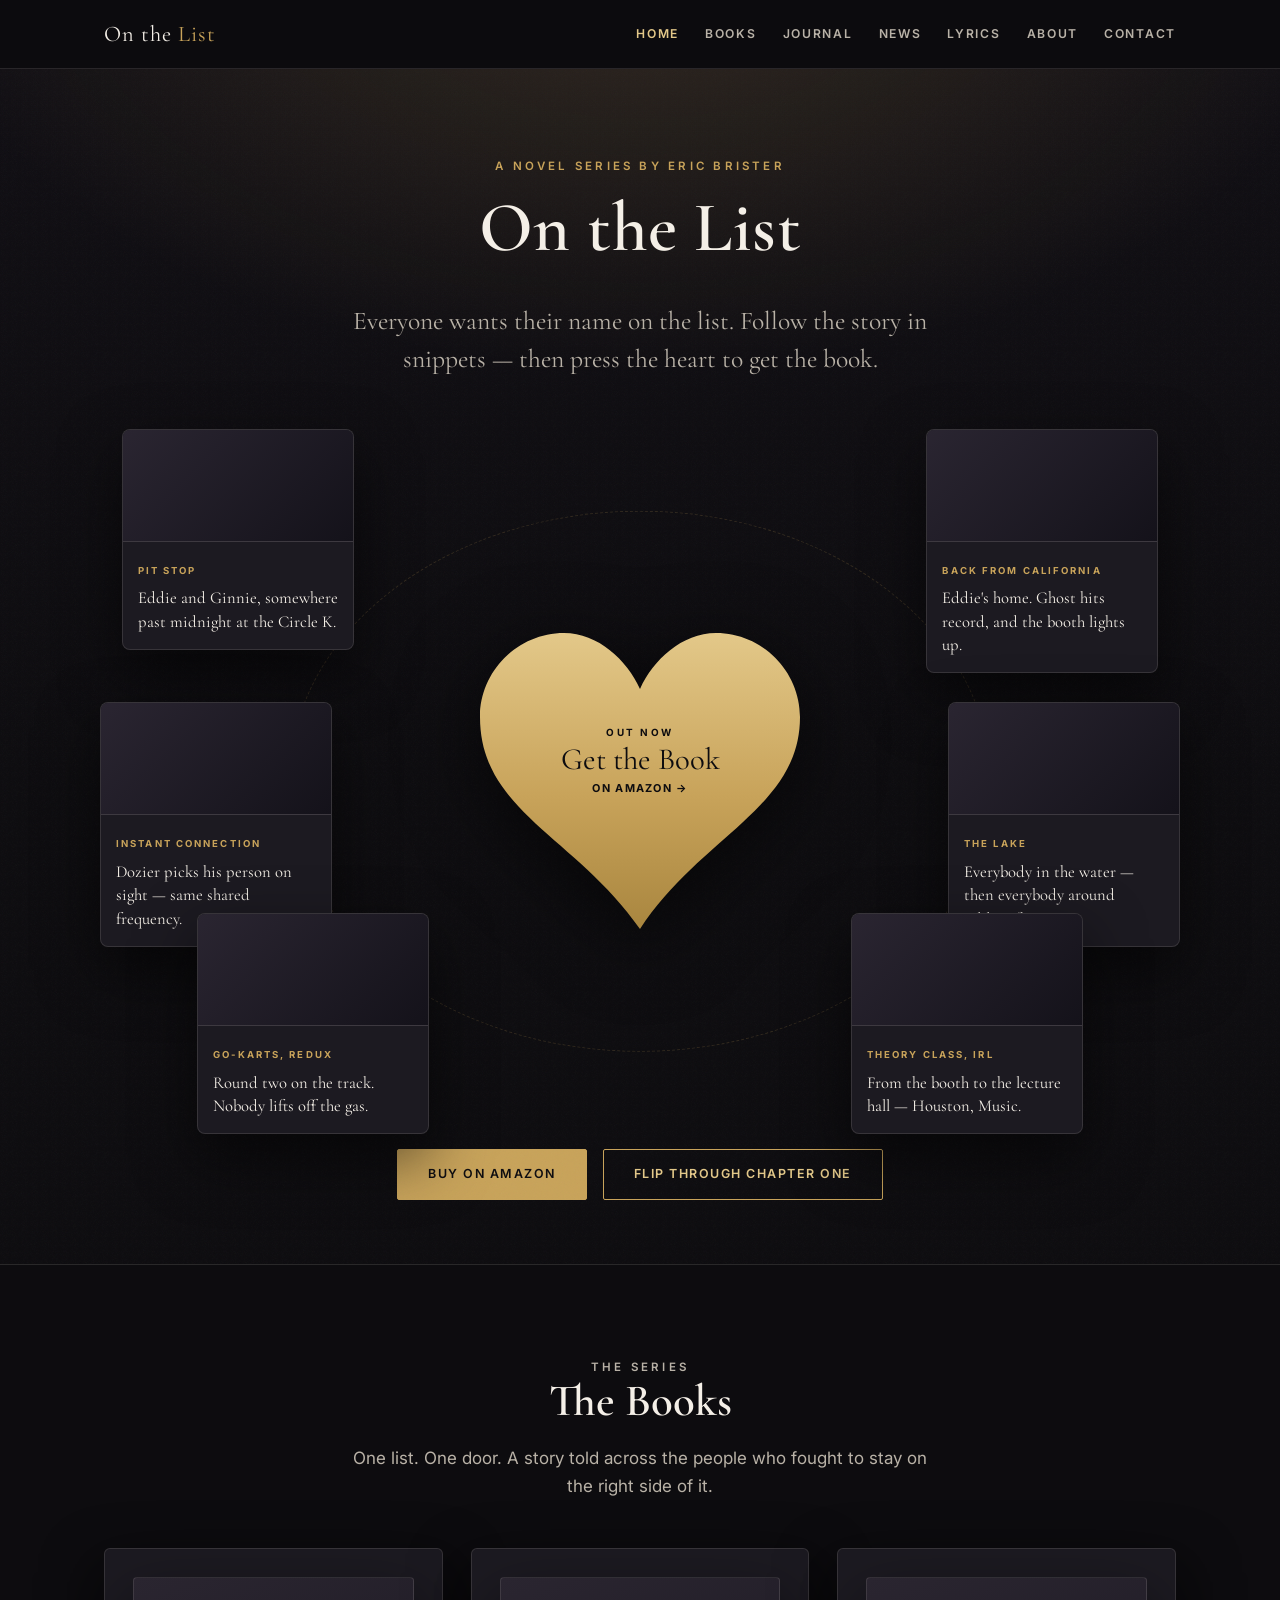
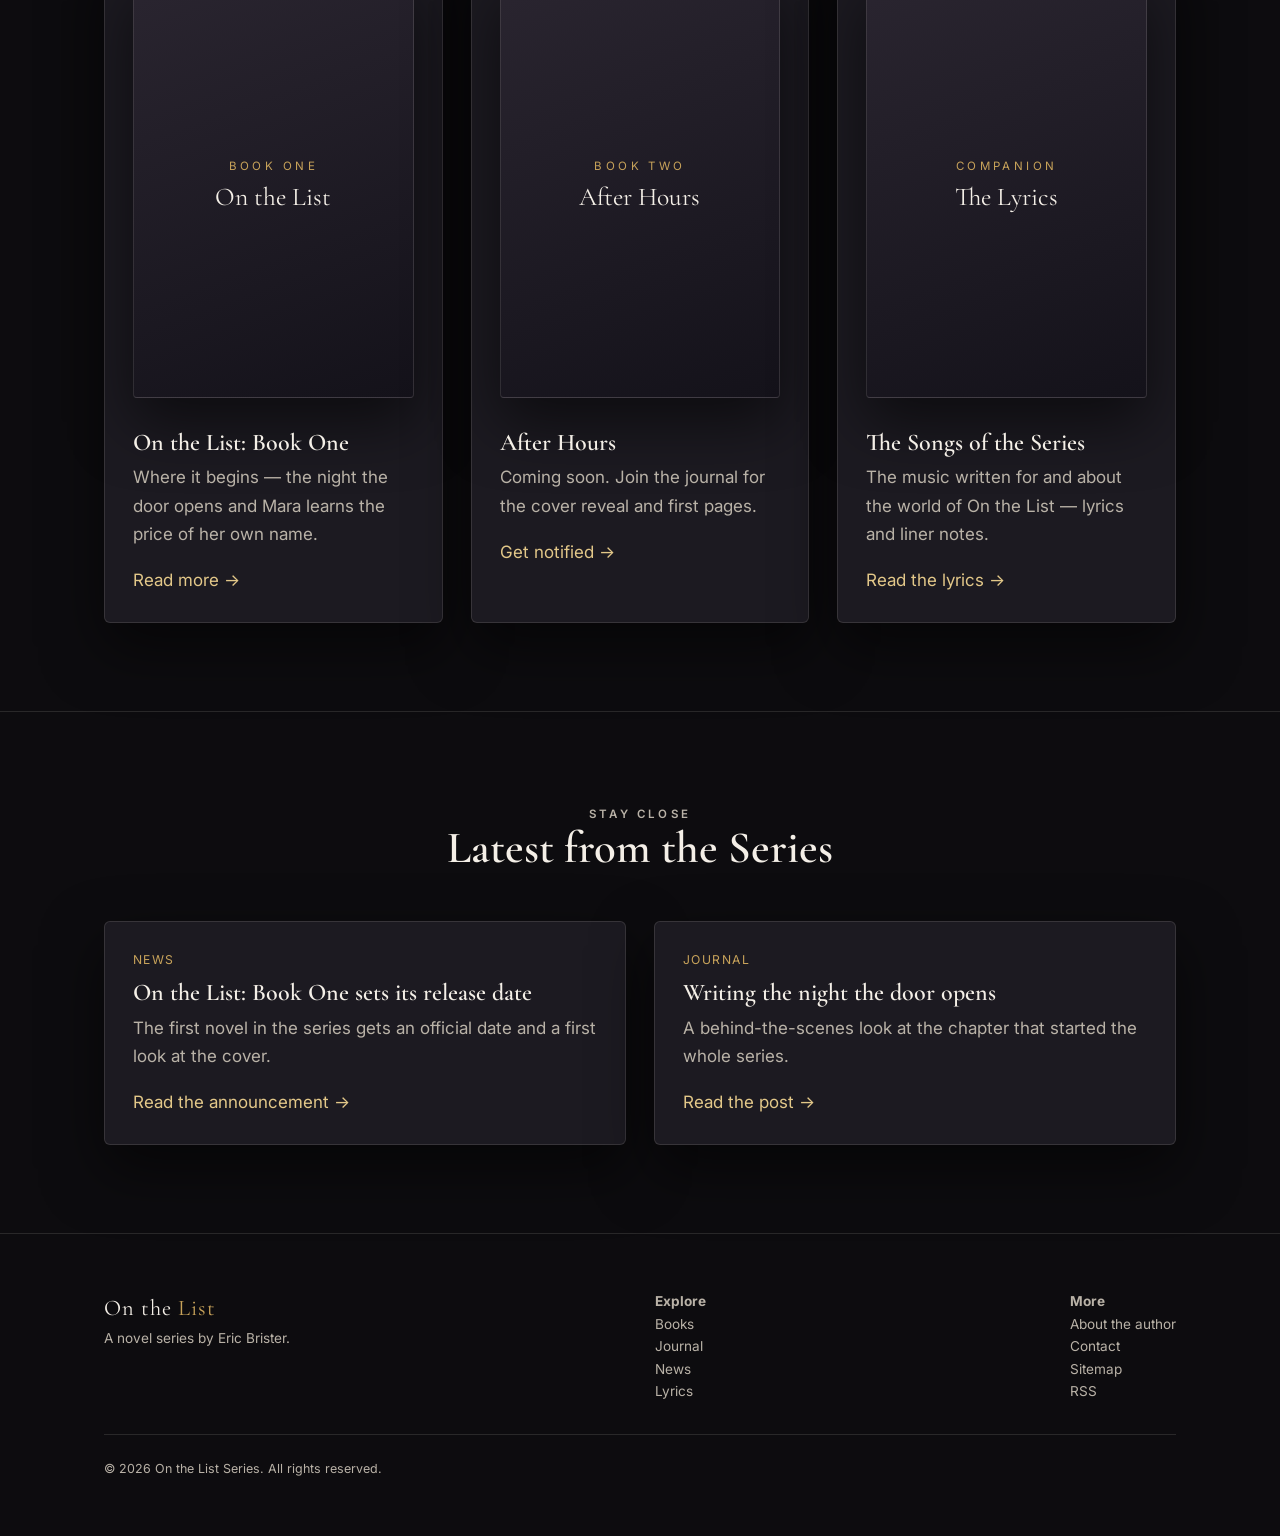
==== commit da34ff38: "Rewrite home-page snippet captions to match the series artwork Map each orbiting snippet to its scen" ====
--- a/index.html
+++ b/index.html
@@ -139,48 +139,48 @@
       <article class="snippet s1">
         <div class="snippet-img" style="background-image:url('/assets/img/snippets/1.jpg'), linear-gradient(135deg,#2a2531,#14121a)"></div>
         <div class="snippet-body">
-          <span class="beat">The Invitation</span>
-          <p>“Your name's on the list.” That was the first lie.</p>
+          <span class="beat">Pit Stop</span>
+          <p>Eddie and Ginnie, somewhere past midnight at the Circle K.</p>
         </div>
       </article>
 
       <article class="snippet s2">
         <div class="snippet-img" style="background-image:url('/assets/img/snippets/2.jpg'), linear-gradient(135deg,#2a2531,#14121a)"></div>
         <div class="snippet-body">
-          <span class="beat">The Door</span>
-          <p>It only opens from the inside. Mara learned that too late.</p>
+          <span class="beat">Back from California</span>
+          <p>Eddie's home. Ghost hits record, and the booth lights up.</p>
         </div>
       </article>
 
       <article class="snippet s3">
         <div class="snippet-img" style="background-image:url('/assets/img/snippets/3.jpg'), linear-gradient(135deg,#2a2531,#14121a)"></div>
         <div class="snippet-body">
-          <span class="beat">The Favor</span>
-          <p>Nothing on the list is free. Everything is owed.</p>
+          <span class="beat">Instant Connection</span>
+          <p>Dozier picks his person on sight — same shared frequency.</p>
         </div>
       </article>
 
       <article class="snippet s4">
         <div class="snippet-img" style="background-image:url('/assets/img/snippets/4.jpg'), linear-gradient(135deg,#2a2531,#14121a)"></div>
         <div class="snippet-body">
-          <span class="beat">The Silence</span>
-          <p>She kept their secrets. They kept her quiet.</p>
+          <span class="beat">The Lake</span>
+          <p>Everybody in the water — then everybody around Eddie's fire.</p>
         </div>
       </article>
 
       <article class="snippet s5">
         <div class="snippet-img" style="background-image:url('/assets/img/snippets/5.jpg'), linear-gradient(135deg,#2a2531,#14121a)"></div>
         <div class="snippet-body">
-          <span class="beat">The Night It Opens</span>
-          <p>Five years of climbing, decided in one breath.</p>
+          <span class="beat">Go-Karts, Redux</span>
+          <p>Round two on the track. Nobody lifts off the gas.</p>
         </div>
       </article>
 
       <article class="snippet s6">
         <div class="snippet-img" style="background-image:url('/assets/img/snippets/6.jpg'), linear-gradient(135deg,#2a2531,#14121a)"></div>
         <div class="snippet-body">
-          <span class="beat">The List</span>
-          <p>It was never about getting in — it's about who they leave out.</p>
+          <span class="beat">Theory Class, IRL</span>
+          <p>From the booth to the lecture hall — Houston, Music.</p>
         </div>
       </article>
 
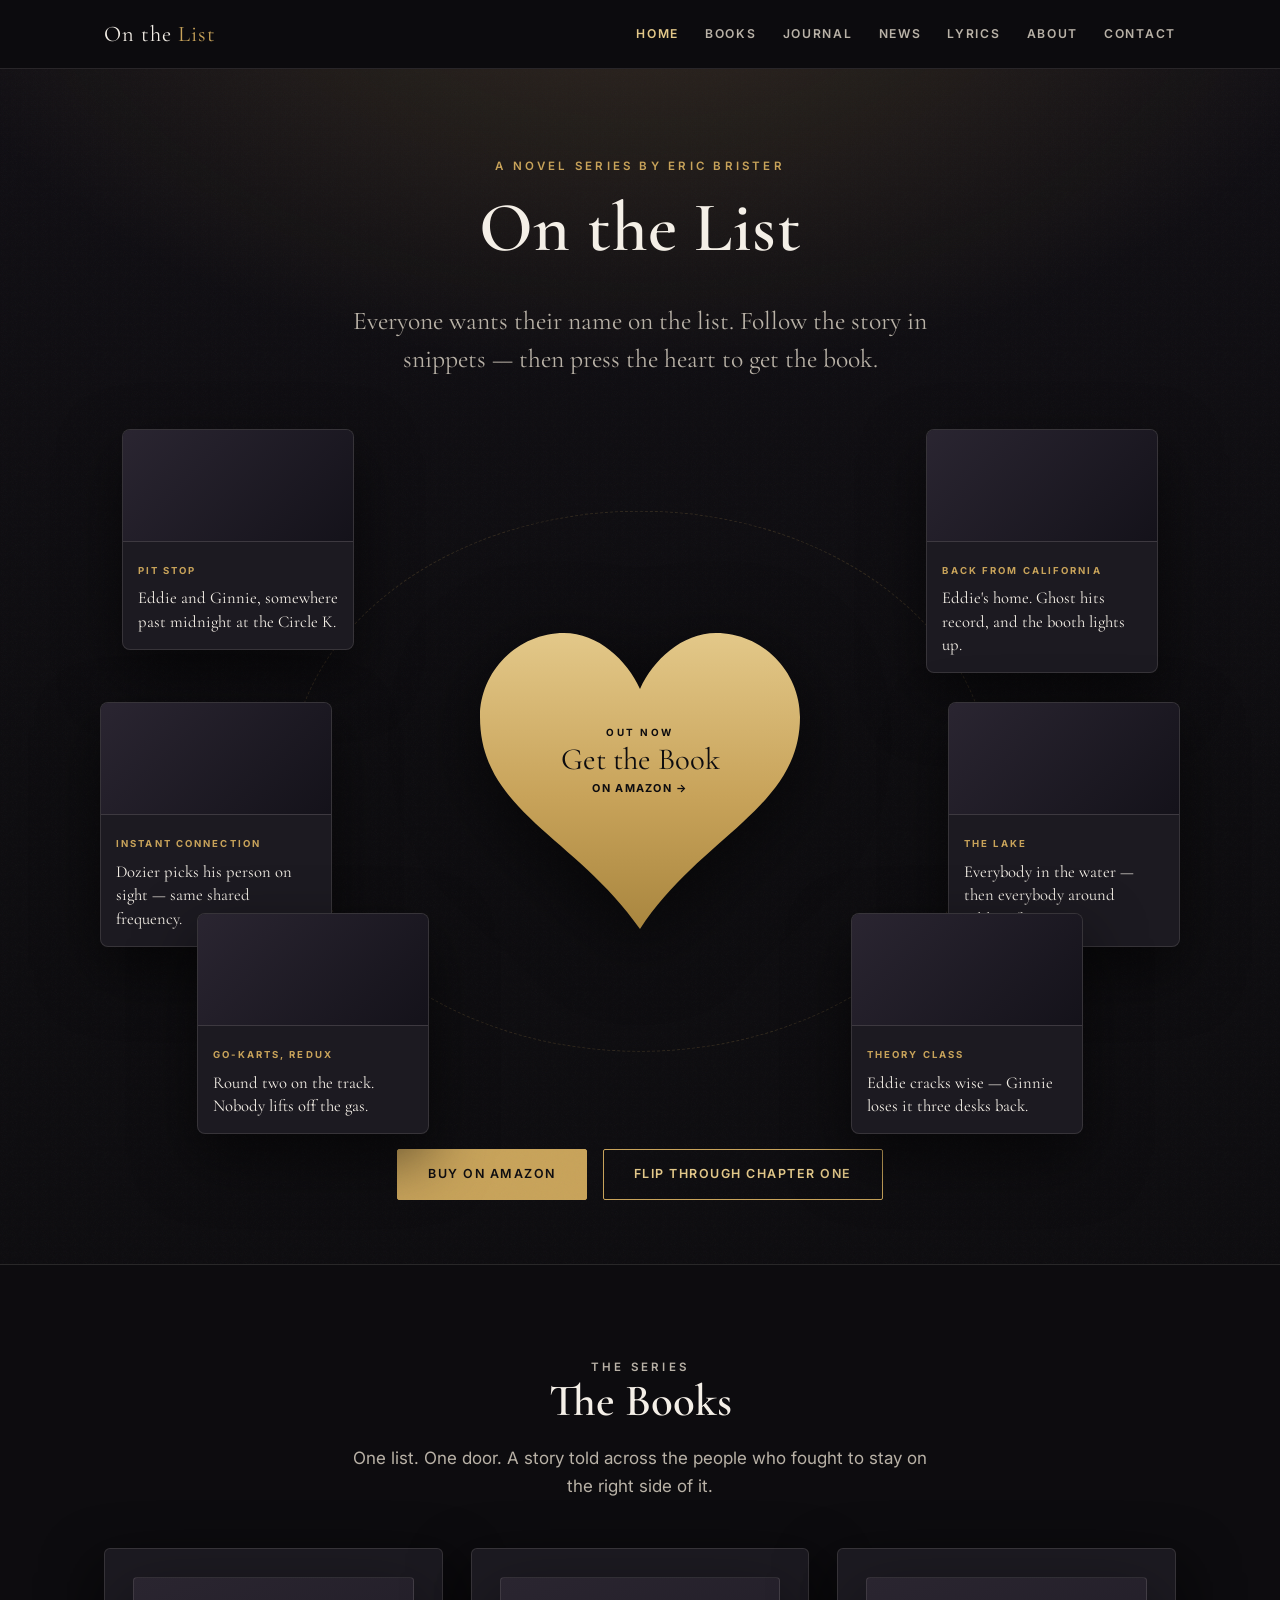
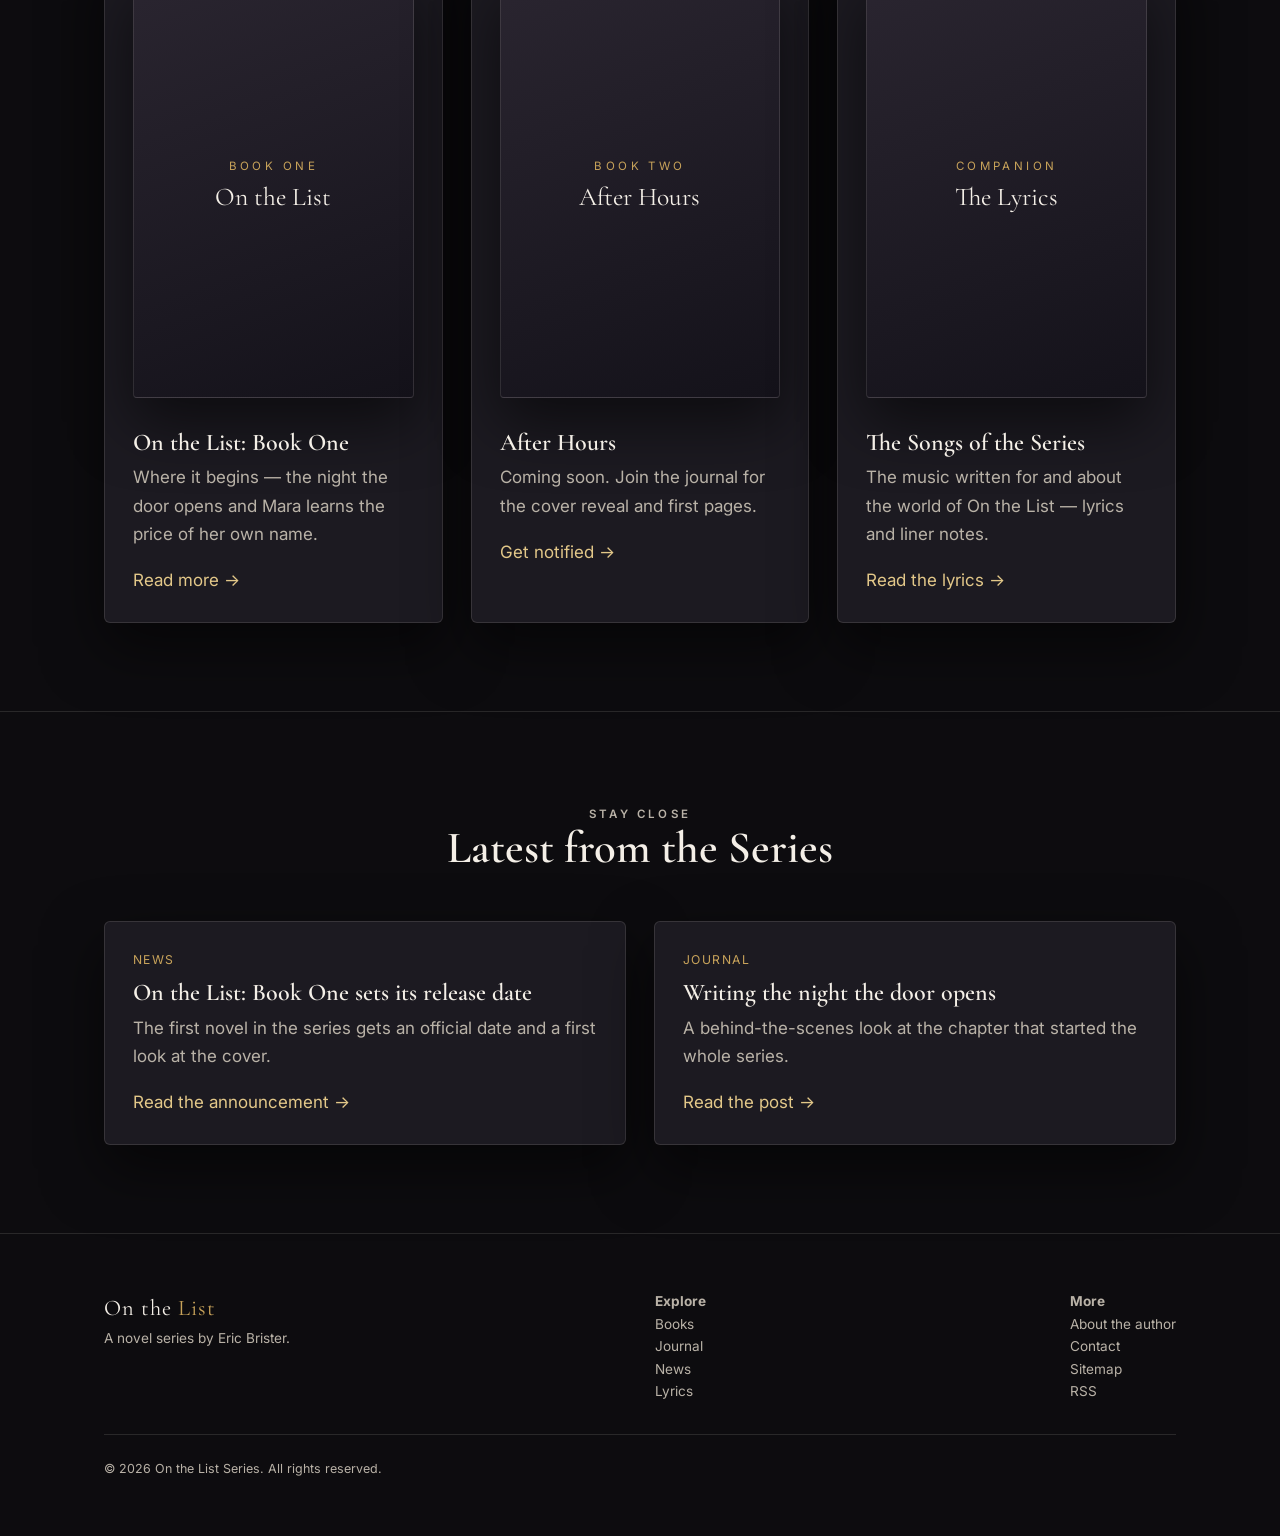
==== commit 0ab58db6: "Tune snippet 6 caption to the theory-class wisecrack scene" ====
--- a/index.html
+++ b/index.html
@@ -179,8 +179,8 @@
       <article class="snippet s6">
         <div class="snippet-img" style="background-image:url('/assets/img/snippets/6.jpg'), linear-gradient(135deg,#2a2531,#14121a)"></div>
         <div class="snippet-body">
-          <span class="beat">Theory Class, IRL</span>
-          <p>From the booth to the lecture hall — Houston, Music.</p>
+          <span class="beat">Theory Class</span>
+          <p>Eddie cracks wise — Ginnie loses it three desks back.</p>
         </div>
       </article>
 
